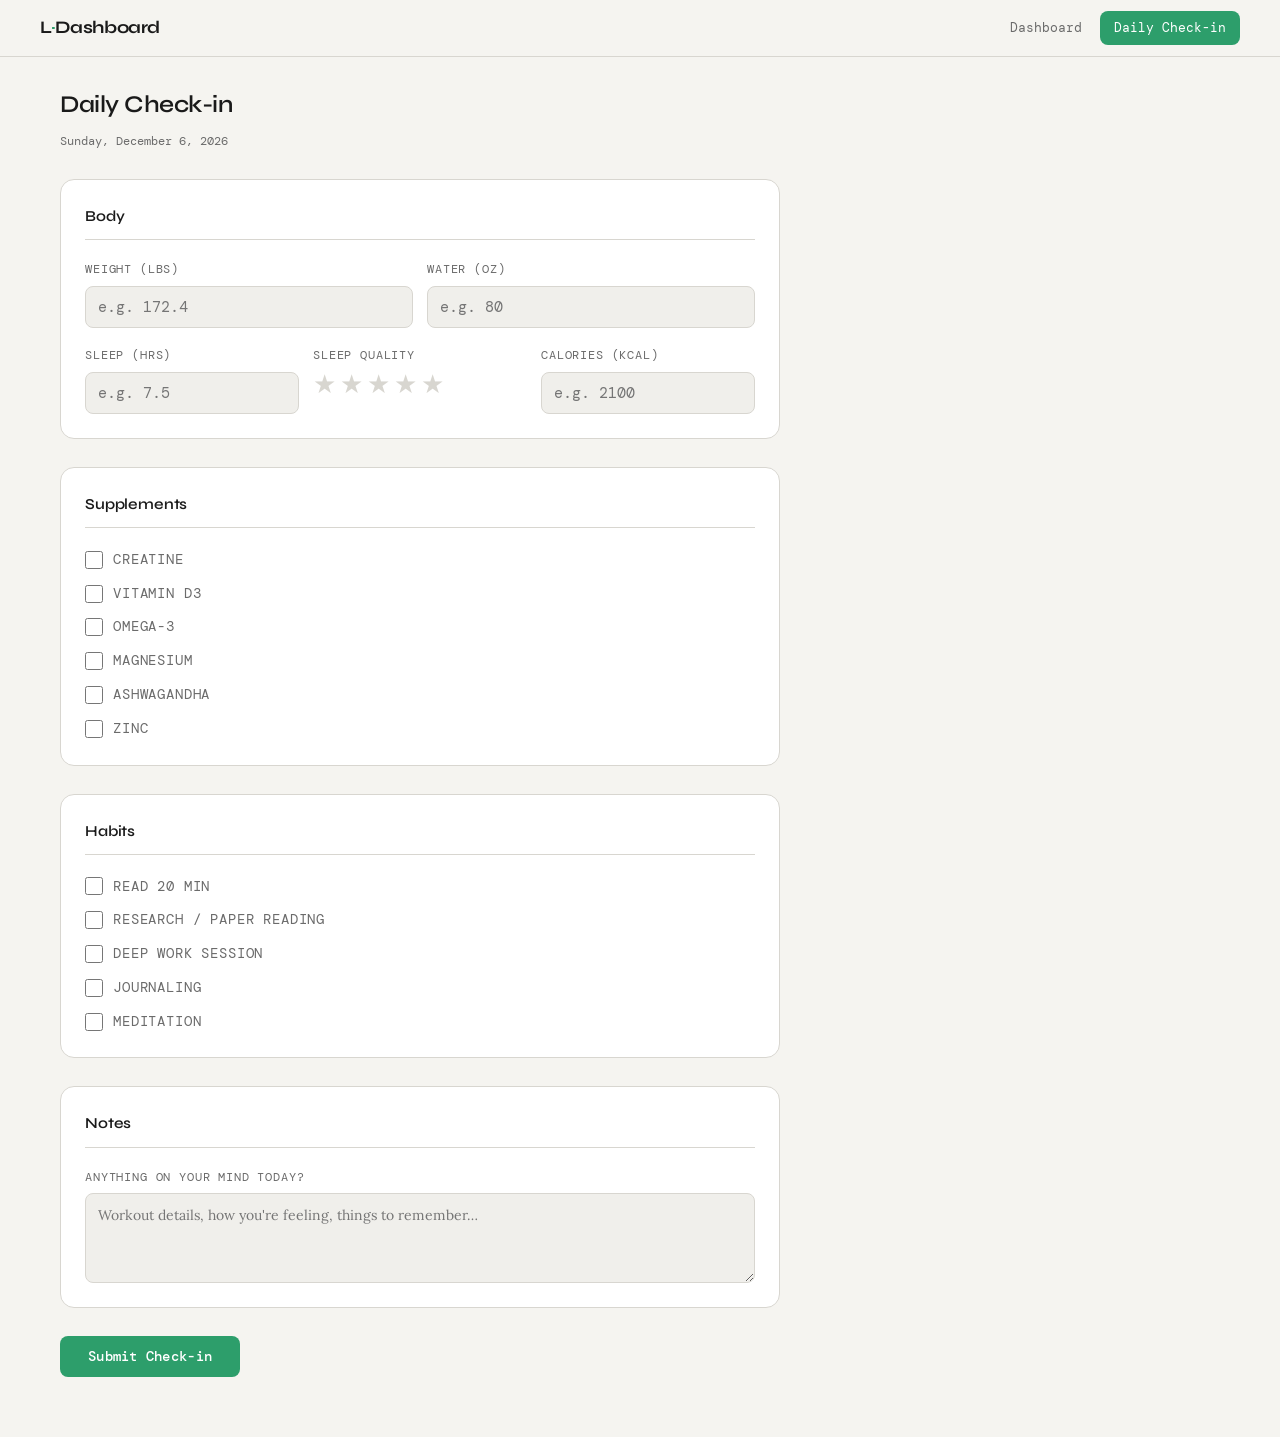
==== checkin.html @ 668419ac "first iteration" ====
<!DOCTYPE html>
<html lang="en">
<head>
  <meta charset="UTF-8" />
  <meta name="viewport" content="width=device-width, initial-scale=1.0" />
  <title>Daily Check-in · L-Dashboard</title>
  <link rel="stylesheet" href="css/style.css" />
</head>
<body>

  <!-- ── Header ─────────────────────────────────────────── -->
  <header class="site-header">
    <div class="site-header__inner">
      <span class="site-header__logo">L<span>·</span>Dashboard</span>
      <nav class="site-header__nav">
        <a class="nav-link" href="index.html">Dashboard</a>
        <a class="nav-link active" href="checkin.html">Daily Check-in</a>
      </nav>
    </div>
  </header>

  <!-- ── Main ───────────────────────────────────────────── -->
  <main class="site-main" id="checkin-root">

    <h1 class="page-title">Daily Check-in</h1>
    <p class="page-subtitle" id="checkin-date">Loading…</p>

    <!-- Already submitted notice -->
    <div class="already-submitted-bar" id="already-submitted-bar">
      <span>You already submitted today's check-in. Fields are pre-filled.</span>
      <button class="btn btn--secondary" id="edit-mode-btn" type="button">Edit entry</button>
    </div>

    <!-- Form -->
    <form class="checkin-form" id="checkin-form" novalidate>

      <!-- Body section -->
      <div class="form-section">
        <div class="form-section-title">Body</div>

        <div class="field-row">
          <div class="field">
            <label for="field-weight">Weight (lbs)</label>
            <input type="number" id="field-weight" name="weight" step="0.1" min="50" max="500" placeholder="e.g. 172.4" />
          </div>
          <div class="field">
            <label for="field-water">Water (oz)</label>
            <input type="number" id="field-water" name="water_oz" step="1" min="0" max="300" placeholder="e.g. 80" />
          </div>
        </div>

        <div class="field-row field-row--3">
          <div class="field">
            <label for="field-sleep">Sleep (hrs)</label>
            <input type="number" id="field-sleep" name="sleep_hrs" step="0.5" min="0" max="24" placeholder="e.g. 7.5" />
          </div>
          <div class="field">
            <label>Sleep quality</label>
            <!-- rendered right-to-left so CSS :checked ~ label works correctly -->
            <div class="star-rating" role="group" aria-label="Sleep quality 1 to 5">
              <input type="radio" id="star-5" name="sleep_quality" value="5" />
              <label for="star-5" title="5 — Excellent">★</label>
              <input type="radio" id="star-4" name="sleep_quality" value="4" />
              <label for="star-4" title="4 — Good">★</label>
              <input type="radio" id="star-3" name="sleep_quality" value="3" />
              <label for="star-3" title="3 — OK">★</label>
              <input type="radio" id="star-2" name="sleep_quality" value="2" />
              <label for="star-2" title="2 — Poor">★</label>
              <input type="radio" id="star-1" name="sleep_quality" value="1" />
              <label for="star-1" title="1 — Terrible">★</label>
            </div>
          </div>
          <div class="field">
            <label for="field-calories">Calories (kcal)</label>
            <input type="number" id="field-calories" name="calories" step="1" min="0" max="10000" placeholder="e.g. 2100" />
          </div>
        </div>
      </div>

      <!-- Supplements section -->
      <div class="form-section">
        <div class="form-section-title">Supplements</div>
        <div class="check-list" id="supplement-checks">
          <!-- rendered by app.js from CONFIG.SUPPLEMENTS -->
        </div>
      </div>

      <!-- Habits section -->
      <div class="form-section">
        <div class="form-section-title">Habits</div>
        <div class="check-list" id="habit-checks">
          <!-- rendered by app.js from CONFIG.HABITS -->
        </div>
      </div>

      <!-- Notes section -->
      <div class="form-section">
        <div class="form-section-title">Notes</div>
        <div class="field">
          <label for="field-notes">Anything on your mind today?</label>
          <textarea id="field-notes" name="notes" placeholder="Workout details, how you're feeling, things to remember…"></textarea>
        </div>
      </div>

      <!-- Submit -->
      <div style="display:flex; flex-direction:column; gap:12px;">
        <div class="submit-banner" id="result-banner"></div>
        <div>
          <button class="btn btn--primary" id="submit-btn" type="submit">Submit Check-in</button>
        </div>
      </div>

    </form>
  </main>

  <script src="config.js"></script>
  <script src="js/app.js"></script>
  <script>
    document.getElementById("checkin-date").textContent = new Date().toLocaleDateString("en-US", {
      weekday: "long", year: "numeric", month: "long", day: "numeric"
    });
  </script>

</body>
</html>
---- css/style.css ----
/* ============================================================
   L-Dashboard — style.css
   Light / dark via prefers-color-scheme + CSS custom properties
   ============================================================ */

@import url('https://fonts.googleapis.com/css2?family=DM+Mono:ital,wght@0,300;0,400;0,500;1,400&family=Lora:ital,wght@0,400;0,500;1,400&family=Syne:wght@500;600;700&display=swap');

/* ── Design tokens ─────────────────────────────────────────── */
:root {
  --bg:            #F5F4F0;
  --bg-card:       #FFFFFF;
  --bg-input:      #F0EFEb;
  --text:          #1A1A1A;
  --text-muted:    #6B6B6B;
  --text-faint:    #AEAEAD;
  --border:        #D8D6D0;
  --accent:        #2D9E6B;
  --accent-dim:    #1E7A52;
  --amber:         #E8A838;
  --amber-dim:     #C48920;
  --danger:        #C94F4F;
  --radius:        8px;
  --radius-lg:     14px;
  --gap:           20px;
  --font-mono:     'DM Mono', monospace;
  --font-body:     'Lora', serif;
  --font-head:     'Syne', sans-serif;
}

@media (prefers-color-scheme: dark) {
  :root {
    --bg:          #0F1117;
    --bg-card:     #181B23;
    --bg-input:    #1E2230;
    --text:        #E8E6DF;
    --text-muted:  #9A9890;
    --text-faint:  #4A4A50;
    --border:      #2A2D38;
    --accent:      #2D9E6B;
    --accent-dim:  #24835A;
    --amber:       #E8A838;
    --amber-dim:   #C48920;
    --danger:      #E06060;
  }
}

/* ── Reset ─────────────────────────────────────────────────── */
*, *::before, *::after {
  box-sizing: border-box;
  margin: 0;
  padding: 0;
}

html {
  font-size: 16px;
  -webkit-text-size-adjust: 100%;
}

body {
  background-color: var(--bg);
  color: var(--text);
  font-family: var(--font-body);
  font-size: 0.9375rem;
  line-height: 1.65;
  min-height: 100vh;
}

a {
  color: var(--accent);
  text-decoration: none;
}

a:hover {
  text-decoration: underline;
}

img, svg {
  display: block;
  max-width: 100%;
}

/* ── Layout ────────────────────────────────────────────────── */
.site-header {
  border-bottom: 1px solid var(--border);
  padding: 0 var(--gap);
}

.site-header__inner {
  max-width: 1200px;
  margin: 0 auto;
  display: flex;
  align-items: center;
  justify-content: space-between;
  height: 56px;
  gap: 16px;
}

.site-header__logo {
  font-family: var(--font-head);
  font-weight: 700;
  font-size: 1.1rem;
  letter-spacing: -0.02em;
  color: var(--text);
}

.site-header__logo span {
  color: var(--accent);
}

.site-header__nav {
  display: flex;
  gap: 4px;
}

.nav-link {
  font-family: var(--font-mono);
  font-size: 0.8rem;
  padding: 6px 14px;
  border-radius: var(--radius);
  color: var(--text-muted);
  transition: background 0.15s, color 0.15s;
}

.nav-link:hover {
  background: var(--bg-input);
  color: var(--text);
  text-decoration: none;
}

.nav-link.active {
  background: var(--accent);
  color: #fff;
}

.site-main {
  max-width: 1200px;
  margin: 0 auto;
  padding: 28px var(--gap) 60px;
}

/* ── Page title ────────────────────────────────────────────── */
.page-title {
  font-family: var(--font-head);
  font-weight: 600;
  font-size: 1.5rem;
  letter-spacing: -0.02em;
  margin-bottom: 6px;
}

.page-subtitle {
  font-family: var(--font-mono);
  font-size: 0.78rem;
  color: var(--text-muted);
  margin-bottom: 28px;
}

/* ── Cards ─────────────────────────────────────────────────── */
.card {
  background: var(--bg-card);
  border: 1px solid var(--border);
  border-radius: var(--radius-lg);
  padding: 20px;
}

.card-label {
  font-family: var(--font-mono);
  font-size: 0.72rem;
  text-transform: uppercase;
  letter-spacing: 0.08em;
  color: var(--text-muted);
  margin-bottom: 8px;
}

.card-value {
  font-family: var(--font-mono);
  font-size: 2rem;
  font-weight: 500;
  line-height: 1.1;
  color: var(--text);
}

.card-value--sm {
  font-size: 1.4rem;
}

.card-meta {
  font-family: var(--font-mono);
  font-size: 0.75rem;
  color: var(--text-muted);
  margin-top: 6px;
}

.delta {
  font-size: 0.8rem;
  margin-left: 6px;
}

.delta--up   { color: var(--danger); }
.delta--down { color: var(--accent); }
.delta--flat { color: var(--text-faint); }

/* ── Summary grid ──────────────────────────────────────────── */
.summary-grid {
  display: grid;
  grid-template-columns: repeat(2, 1fr);
  gap: var(--gap);
  margin-bottom: 32px;
}

@media (min-width: 600px) {
  .summary-grid {
    grid-template-columns: repeat(3, 1fr);
  }
}

@media (min-width: 960px) {
  .summary-grid {
    grid-template-columns: repeat(6, 1fr);
  }
}

/* ── Progress bar ──────────────────────────────────────────── */
.progress-wrap {
  margin-top: 10px;
}

.progress-bar {
  height: 4px;
  background: var(--border);
  border-radius: 99px;
  overflow: hidden;
}

.progress-bar__fill {
  height: 100%;
  background: var(--accent);
  border-radius: 99px;
  transition: width 0.6s ease;
}

.progress-bar__fill--amber {
  background: var(--amber);
}

/* ── Section headers ───────────────────────────────────────── */
.section-header {
  display: flex;
  align-items: baseline;
  gap: 10px;
  margin-bottom: 16px;
}

.section-title {
  font-family: var(--font-head);
  font-weight: 600;
  font-size: 1rem;
  letter-spacing: -0.01em;
}

.section-hint {
  font-family: var(--font-mono);
  font-size: 0.72rem;
  color: var(--text-faint);
}

/* ── Charts grid ───────────────────────────────────────────── */
.charts-grid {
  display: grid;
  grid-template-columns: 1fr;
  gap: var(--gap);
  margin-bottom: 32px;
}

@media (min-width: 720px) {
  .charts-grid {
    grid-template-columns: repeat(2, 1fr);
  }
}

.chart-card {
  background: var(--bg-card);
  border: 1px solid var(--border);
  border-radius: var(--radius-lg);
  padding: 20px;
}

.chart-card canvas {
  display: block;
  width: 100% !important;
  height: 180px !important;
}

/* ── Supplements status ────────────────────────────────────── */
.supplements-grid {
  display: flex;
  flex-wrap: wrap;
  gap: 10px;
  margin-top: 4px;
}

.supp-badge {
  font-family: var(--font-mono);
  font-size: 0.78rem;
  padding: 5px 12px;
  border-radius: 99px;
  border: 1px solid var(--border);
  cursor: pointer;
  transition: background 0.15s, border-color 0.15s, color 0.15s;
  background: var(--bg-input);
  color: var(--text-muted);
  user-select: none;
}

.supp-badge.taken {
  background: color-mix(in srgb, var(--accent) 15%, transparent);
  border-color: var(--accent);
  color: var(--accent);
}

.supp-badge:hover {
  border-color: var(--accent);
}

/* ── Coming soon card ──────────────────────────────────────── */
.coming-soon-card {
  border-style: dashed;
  display: flex;
  align-items: center;
  justify-content: center;
  min-height: 100px;
  color: var(--text-faint);
  font-family: var(--font-mono);
  font-size: 0.8rem;
  letter-spacing: 0.05em;
}

/* ── Status pill ───────────────────────────────────────────── */
.pill {
  display: inline-flex;
  align-items: center;
  gap: 5px;
  font-family: var(--font-mono);
  font-size: 0.72rem;
  padding: 3px 10px;
  border-radius: 99px;
  border: 1px solid transparent;
}

.pill--green  { background: color-mix(in srgb, var(--accent) 15%, transparent); border-color: var(--accent); color: var(--accent); }
.pill--amber  { background: color-mix(in srgb, var(--amber) 15%, transparent);  border-color: var(--amber);  color: var(--amber);  }
.pill--grey   { background: var(--bg-input); border-color: var(--border); color: var(--text-muted); }

/* ── Loading / error states ────────────────────────────────── */
.state-loading,
.state-error {
  font-family: var(--font-mono);
  font-size: 0.8rem;
  color: var(--text-faint);
  padding: 8px 0;
}

.state-error { color: var(--danger); }

/* ── Check-in form ─────────────────────────────────────────── */
.checkin-form {
  display: flex;
  flex-direction: column;
  gap: 28px;
  max-width: 720px;
}

.form-section {
  background: var(--bg-card);
  border: 1px solid var(--border);
  border-radius: var(--radius-lg);
  padding: 24px;
  display: flex;
  flex-direction: column;
  gap: 18px;
}

.form-section-title {
  font-family: var(--font-head);
  font-weight: 600;
  font-size: 0.95rem;
  letter-spacing: -0.01em;
  padding-bottom: 10px;
  border-bottom: 1px solid var(--border);
  margin-bottom: 2px;
}

.field {
  display: flex;
  flex-direction: column;
  gap: 6px;
}

.field-row {
  display: grid;
  grid-template-columns: 1fr 1fr;
  gap: 14px;
}

@media (min-width: 560px) {
  .field-row--3 {
    grid-template-columns: repeat(3, 1fr);
  }
}

label {
  font-family: var(--font-mono);
  font-size: 0.75rem;
  text-transform: uppercase;
  letter-spacing: 0.07em;
  color: var(--text-muted);
}

input[type="number"],
input[type="text"],
textarea {
  background: var(--bg-input);
  border: 1px solid var(--border);
  border-radius: var(--radius);
  color: var(--text);
  font-family: var(--font-mono);
  font-size: 0.95rem;
  padding: 10px 12px;
  width: 100%;
  outline: none;
  transition: border-color 0.15s;
  -moz-appearance: textfield;
}

input[type="number"]::-webkit-inner-spin-button,
input[type="number"]::-webkit-outer-spin-button {
  -webkit-appearance: none;
}

input[type="number"]:focus,
input[type="text"]:focus,
textarea:focus {
  border-color: var(--accent);
}

textarea {
  resize: vertical;
  min-height: 90px;
  font-size: 0.875rem;
  font-family: var(--font-body);
  line-height: 1.6;
}

/* ── Star rating ───────────────────────────────────────────── */
.star-rating {
  display: flex;
  gap: 4px;
  flex-direction: row-reverse;
  justify-content: flex-end;
}

.star-rating input {
  display: none;
}

.star-rating label {
  font-size: 1.6rem;
  cursor: pointer;
  color: var(--border);
  letter-spacing: 0;
  text-transform: none;
  transition: color 0.12s;
  padding: 0;
  line-height: 1;
}

.star-rating input:checked ~ label,
.star-rating label:hover,
.star-rating label:hover ~ label {
  color: var(--amber);
}

/* ── Checkboxes ────────────────────────────────────────────── */
.check-list {
  display: flex;
  flex-direction: column;
  gap: 10px;
}

.check-item {
  display: flex;
  align-items: center;
  gap: 10px;
  cursor: pointer;
}

.check-item input[type="checkbox"] {
  width: 18px;
  height: 18px;
  accent-color: var(--accent);
  cursor: pointer;
  flex-shrink: 0;
}

.check-item span {
  font-size: 0.9rem;
}

/* ── Submit button ─────────────────────────────────────────── */
.btn {
  font-family: var(--font-mono);
  font-size: 0.85rem;
  font-weight: 500;
  padding: 12px 28px;
  border-radius: var(--radius);
  border: none;
  cursor: pointer;
  transition: background 0.15s, opacity 0.15s;
  letter-spacing: 0.02em;
}

.btn--primary {
  background: var(--accent);
  color: #fff;
}

.btn--primary:hover {
  background: var(--accent-dim);
}

.btn--primary:disabled {
  opacity: 0.45;
  cursor: not-allowed;
}

.btn--secondary {
  background: var(--bg-input);
  color: var(--text);
  border: 1px solid var(--border);
}

.btn--secondary:hover {
  border-color: var(--accent);
  color: var(--accent);
}

/* ── Submission banner ─────────────────────────────────────── */
.submit-banner {
  display: none;
  align-items: center;
  gap: 10px;
  padding: 14px 18px;
  border-radius: var(--radius);
  font-family: var(--font-mono);
  font-size: 0.82rem;
  border: 1px solid var(--border);
}

.submit-banner.visible { display: flex; }

.submit-banner--success {
  background: color-mix(in srgb, var(--accent) 12%, transparent);
  border-color: var(--accent);
  color: var(--accent);
}

.submit-banner--info {
  background: color-mix(in srgb, var(--amber) 12%, transparent);
  border-color: var(--amber);
  color: var(--amber);
}

.submit-banner--error {
  background: color-mix(in srgb, var(--danger) 12%, transparent);
  border-color: var(--danger);
  color: var(--danger);
}

/* ── Already-submitted notice ──────────────────────────────── */
.already-submitted-bar {
  display: none;
  align-items: center;
  justify-content: space-between;
  gap: 12px;
  padding: 12px 16px;
  border-radius: var(--radius);
  background: color-mix(in srgb, var(--amber) 12%, transparent);
  border: 1px solid var(--amber);
  font-family: var(--font-mono);
  font-size: 0.8rem;
  color: var(--amber);
  margin-bottom: 4px;
}

.already-submitted-bar.visible { display: flex; }

/* ── Habit heatmap bars (dashboard) ────────────────────────── */
.habit-bar-grid {
  display: flex;
  flex-direction: column;
  gap: 8px;
  margin-top: 4px;
}

.habit-bar-row {
  display: flex;
  align-items: center;
  gap: 10px;
}

.habit-bar-label {
  font-family: var(--font-mono);
  font-size: 0.72rem;
  color: var(--text-muted);
  min-width: 150px;
  white-space: nowrap;
  overflow: hidden;
  text-overflow: ellipsis;
}

.habit-bar-track {
  flex: 1;
  height: 6px;
  background: var(--border);
  border-radius: 99px;
  overflow: hidden;
}

.habit-bar-fill {
  height: 100%;
  background: var(--accent);
  border-radius: 99px;
}

.habit-bar-pct {
  font-family: var(--font-mono);
  font-size: 0.7rem;
  color: var(--text-faint);
  min-width: 32px;
  text-align: right;
}

/* ── Skeleton loader ───────────────────────────────────────── */
@keyframes shimmer {
  0%   { background-position: -400px 0; }
  100% { background-position: 400px 0; }
}

.skeleton {
  background: linear-gradient(90deg, var(--border) 25%, var(--bg-input) 50%, var(--border) 75%);
  background-size: 800px 100%;
  animation: shimmer 1.4s infinite;
  border-radius: 4px;
}

.skeleton-text {
  height: 1.2em;
  width: 60%;
}

.skeleton-value {
  height: 2rem;
  width: 40%;
  margin-top: 6px;
}
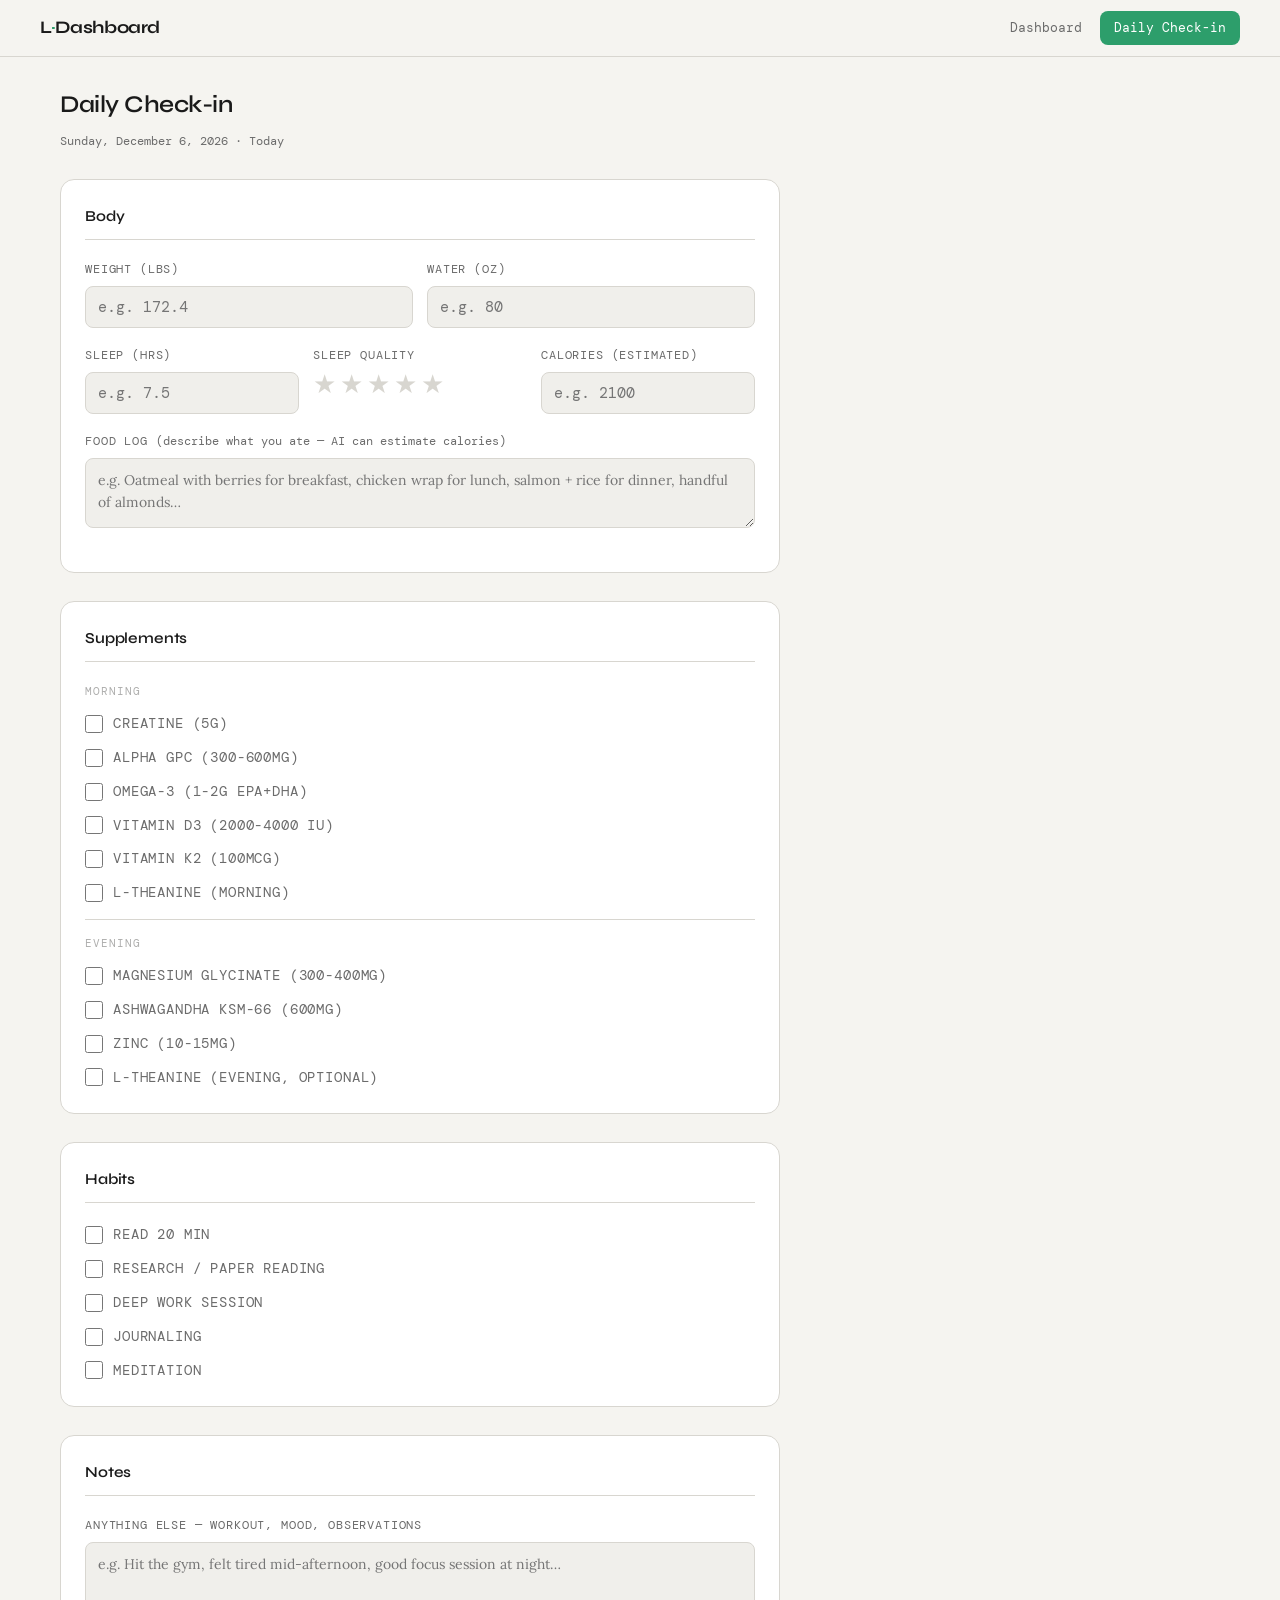
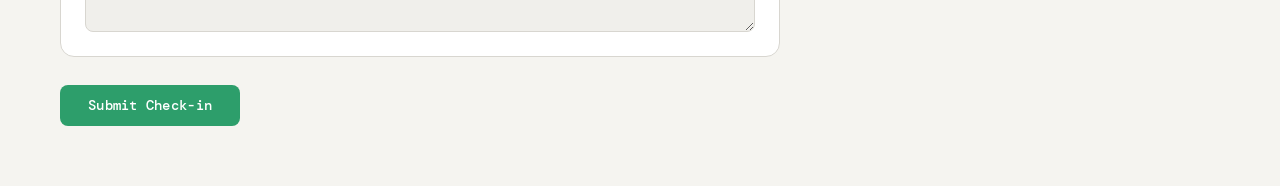
==== commit 7b11d2a9: "calendar, supplement groups, food log, AI calorie estimate, editable past days" ====
--- a/checkin.html
+++ b/checkin.html
@@ -25,13 +25,7 @@
     <h1 class="page-title">Daily Check-in</h1>
     <p class="page-subtitle" id="checkin-date">Loading…</p>
 
-    <!-- Already submitted notice -->
-    <div class="already-submitted-bar" id="already-submitted-bar">
-      <span>You already submitted today's check-in. Fields are pre-filled.</span>
-      <button class="btn btn--secondary" id="edit-mode-btn" type="button">Edit entry</button>
-    </div>
-
-    <!-- Form -->
+    <!-- Form — always editable, pre-fills if entry exists -->
     <form class="checkin-form" id="checkin-form" novalidate>
 
       <!-- Body section -->
@@ -56,7 +50,7 @@
           </div>
           <div class="field">
             <label>Sleep quality</label>
-            <!-- rendered right-to-left so CSS :checked ~ label works correctly -->
+            <!-- reversed so CSS :checked ~ label highlights correctly -->
             <div class="star-rating" role="group" aria-label="Sleep quality 1 to 5">
               <input type="radio" id="star-5" name="sleep_quality" value="5" />
               <label for="star-5" title="5 — Excellent">★</label>
@@ -71,8 +65,18 @@
             </div>
           </div>
           <div class="field">
-            <label for="field-calories">Calories (kcal)</label>
+            <label for="field-calories">Calories (estimated)</label>
             <input type="number" id="field-calories" name="calories" step="1" min="0" max="10000" placeholder="e.g. 2100" />
+          </div>
+        </div>
+
+        <!-- Food log + AI estimate -->
+        <div class="field">
+          <label for="field-food-log">Food log <span style="font-weight:400;text-transform:none;letter-spacing:0">(describe what you ate — AI can estimate calories)</span></label>
+          <textarea id="field-food-log" name="food_log" placeholder="e.g. Oatmeal with berries for breakfast, chicken wrap for lunch, salmon + rice for dinner, handful of almonds…" style="min-height:70px;"></textarea>
+          <div style="display:flex; align-items:center; gap:10px; margin-top:8px;">
+            <button class="btn btn--secondary" id="ai-estimate-btn" type="button" style="display:none; font-size:0.78rem; padding:7px 14px;">Estimate with AI</button>
+            <span class="card-meta" id="ai-estimate-note" style="font-size:0.72rem;"></span>
           </div>
         </div>
       </div>
@@ -80,8 +84,8 @@
       <!-- Supplements section -->
       <div class="form-section">
         <div class="form-section-title">Supplements</div>
-        <div class="check-list" id="supplement-checks">
-          <!-- rendered by app.js from CONFIG.SUPPLEMENTS -->
+        <div id="supplement-checks">
+          <!-- rendered by app.js into morning/evening groups -->
         </div>
       </div>
 
@@ -97,8 +101,8 @@
       <div class="form-section">
         <div class="form-section-title">Notes</div>
         <div class="field">
-          <label for="field-notes">Anything on your mind today?</label>
-          <textarea id="field-notes" name="notes" placeholder="Workout details, how you're feeling, things to remember…"></textarea>
+          <label for="field-notes">Anything else — workout, mood, observations</label>
+          <textarea id="field-notes" name="notes" placeholder="e.g. Hit the gym, felt tired mid-afternoon, good focus session at night…"></textarea>
         </div>
       </div>
 
@@ -115,11 +119,6 @@
 
   <script src="config.js"></script>
   <script src="js/app.js"></script>
-  <script>
-    document.getElementById("checkin-date").textContent = new Date().toLocaleDateString("en-US", {
-      weekday: "long", year: "numeric", month: "long", day: "numeric"
-    });
-  </script>
 
 </body>
 </html>
--- a/css/style.css
+++ b/css/style.css
@@ -639,6 +639,115 @@
   text-align: right;
 }
 
+/* ── Supplement check groups ───────────────────────────────── */
+.check-group {
+  display: flex;
+  flex-direction: column;
+  gap: 10px;
+}
+
+.check-group + .check-group {
+  margin-top: 14px;
+  padding-top: 14px;
+  border-top: 1px solid var(--border);
+}
+
+.check-group-label {
+  font-family: var(--font-mono);
+  font-size: 0.7rem;
+  text-transform: uppercase;
+  letter-spacing: 0.09em;
+  color: var(--text-faint);
+  margin-bottom: 2px;
+}
+
+/* ── Calendar ──────────────────────────────────────────────── */
+.cal-grid {
+  display: flex;
+  flex-wrap: wrap;
+  gap: 28px;
+}
+
+.cal-month {
+  min-width: 196px;
+}
+
+.cal-month-label {
+  font-family: var(--font-mono);
+  font-size: 0.75rem;
+  color: var(--text-muted);
+  margin-bottom: 8px;
+  text-transform: uppercase;
+  letter-spacing: 0.07em;
+}
+
+.cal-week-row {
+  display: grid;
+  grid-template-columns: repeat(7, 26px);
+  gap: 2px;
+  margin-bottom: 4px;
+}
+
+.cal-dow {
+  font-family: var(--font-mono);
+  font-size: 0.65rem;
+  color: var(--text-faint);
+  text-align: center;
+  line-height: 26px;
+}
+
+.cal-days {
+  display: grid;
+  grid-template-columns: repeat(7, 26px);
+  gap: 2px;
+}
+
+.cal-cell {
+  width: 26px;
+  height: 26px;
+  border-radius: 5px;
+  display: flex;
+  align-items: center;
+  justify-content: center;
+  font-family: var(--font-mono);
+  font-size: 0.68rem;
+  color: var(--text-muted);
+  background: var(--bg-input);
+  border: 1px solid transparent;
+  text-decoration: none;
+  transition: background 0.12s, border-color 0.12s, color 0.12s;
+  cursor: pointer;
+}
+
+.cal-cell:hover {
+  border-color: var(--accent);
+  color: var(--accent);
+  text-decoration: none;
+}
+
+.cal-cell--empty {
+  background: transparent;
+  cursor: default;
+  pointer-events: none;
+}
+
+.cal-cell--filled {
+  background: color-mix(in srgb, var(--accent) 22%, transparent);
+  color: var(--accent);
+  border-color: color-mix(in srgb, var(--accent) 40%, transparent);
+}
+
+.cal-cell--today {
+  border-color: var(--accent);
+  font-weight: 500;
+  color: var(--accent);
+}
+
+.cal-cell--future {
+  opacity: 0.25;
+  pointer-events: none;
+}
+
 /* ── Skeleton loader ───────────────────────────────────────── */
 @keyframes shimmer {
   0%   { background-position: -400px 0; }
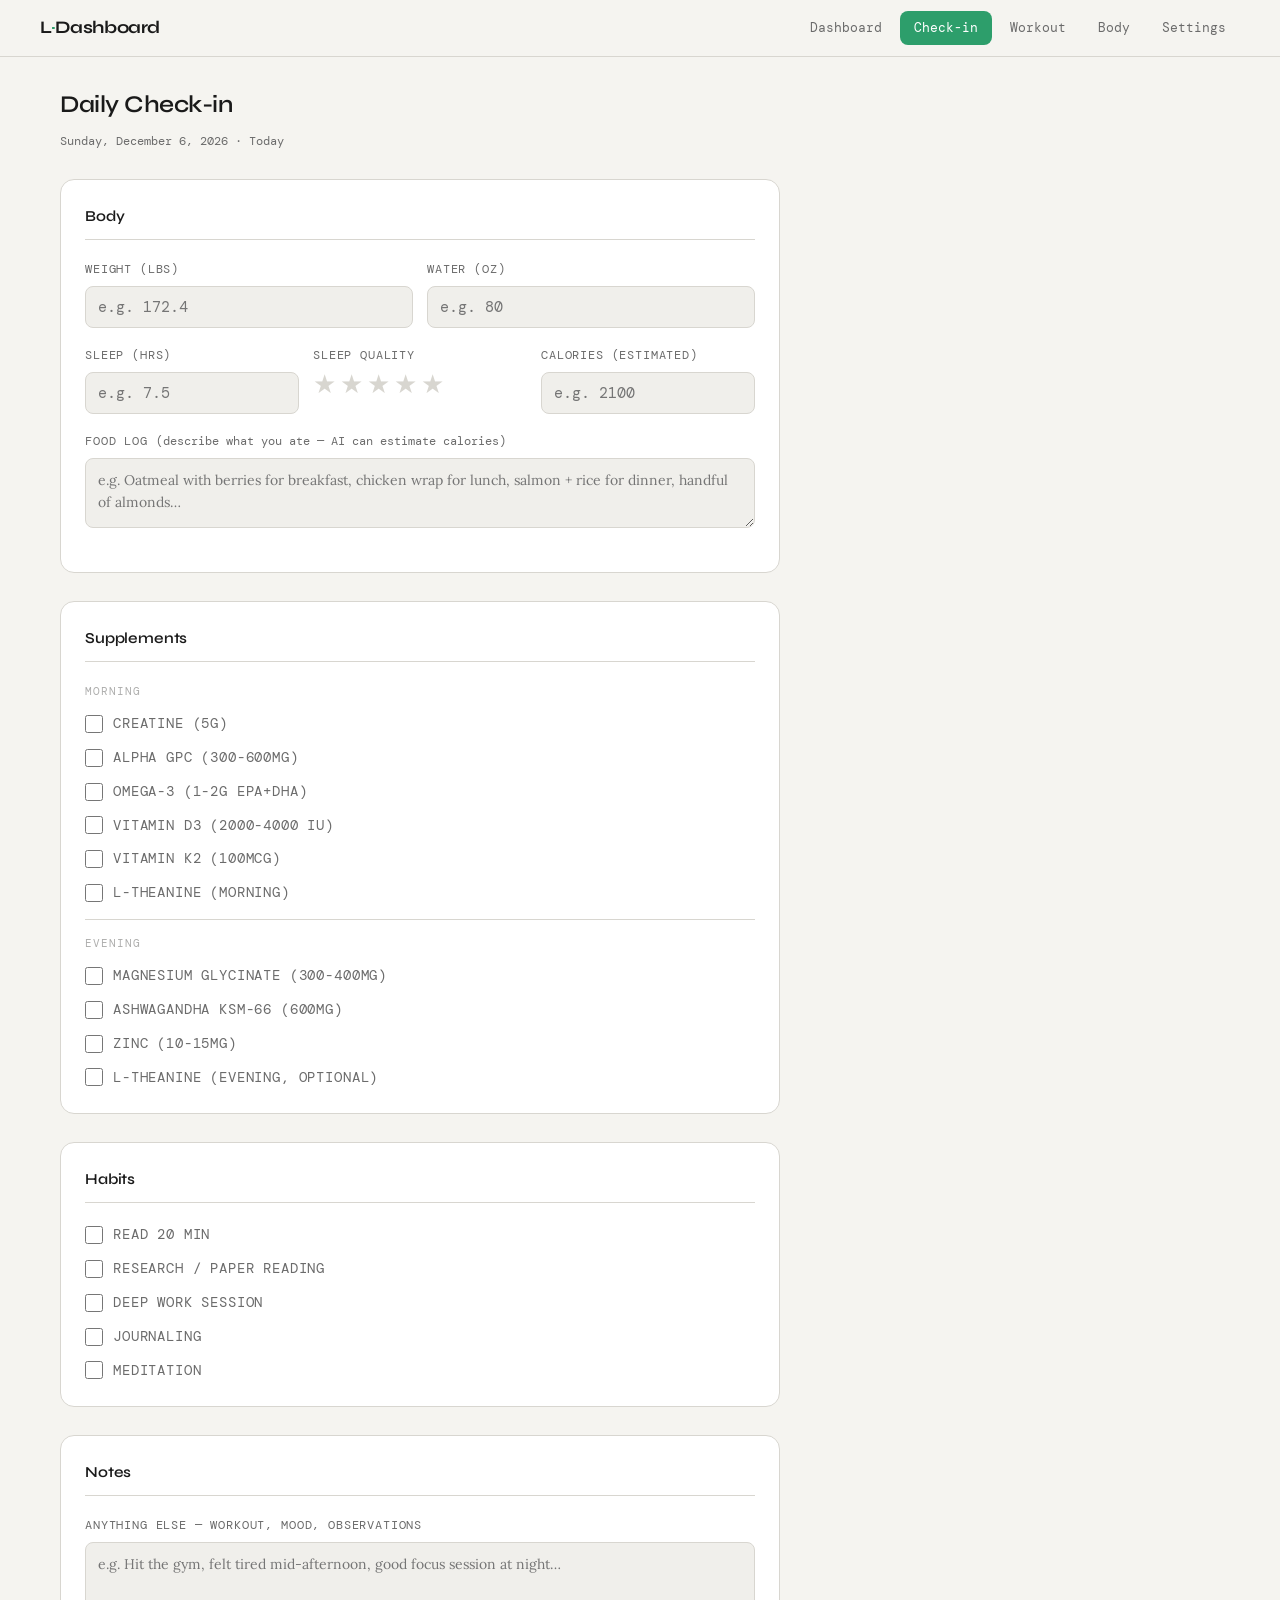
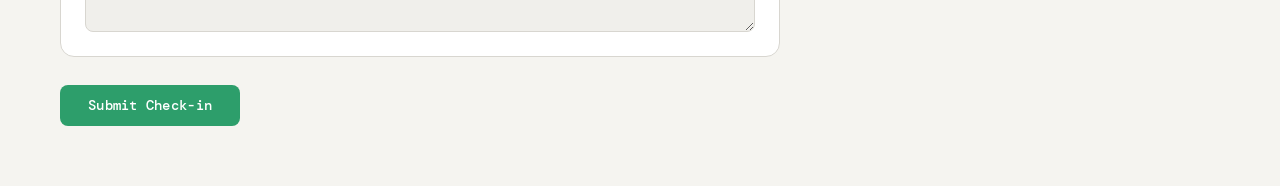
==== commit 71344588: "phase 2: workout log, body comp, settings, hamburger nav, api key in localStorage" ====
--- a/checkin.html
+++ b/checkin.html
@@ -11,10 +11,20 @@
   <!-- ── Header ─────────────────────────────────────────── -->
   <header class="site-header">
     <div class="site-header__inner">
-      <span class="site-header__logo">L<span>·</span>Dashboard</span>
-      <nav class="site-header__nav">
+      <a class="site-header__logo" href="index.html">L<span>·</span>Dashboard</a>
+      <button class="nav-hamburger" id="nav-hamburger" aria-label="Toggle menu">
+        <svg width="20" height="20" viewBox="0 0 20 20" fill="currentColor">
+          <rect y="3" width="20" height="2" rx="1"/>
+          <rect y="9" width="20" height="2" rx="1"/>
+          <rect y="15" width="20" height="2" rx="1"/>
+        </svg>
+      </button>
+      <nav class="site-header__nav" id="site-nav">
         <a class="nav-link" href="index.html">Dashboard</a>
-        <a class="nav-link active" href="checkin.html">Daily Check-in</a>
+        <a class="nav-link active" href="checkin.html">Check-in</a>
+        <a class="nav-link" href="workout.html">Workout</a>
+        <a class="nav-link" href="body.html">Body</a>
+        <a class="nav-link" href="settings.html">Settings</a>
       </nav>
     </div>
   </header>
@@ -119,6 +129,5 @@
 
   <script src="config.js"></script>
   <script src="js/app.js"></script>
-
 </body>
 </html>
--- a/css/style.css
+++ b/css/style.css
@@ -748,6 +748,264 @@
   pointer-events: none;
 }
 
+/* ── Nav hamburger (mobile) ────────────────────────────────── */
+.nav-hamburger {
+  display: none;
+  background: none;
+  border: none;
+  cursor: pointer;
+  padding: 4px;
+  color: var(--text);
+  align-items: center;
+  justify-content: center;
+  border-radius: var(--radius);
+}
+
+@media (max-width: 660px) {
+  .nav-hamburger {
+    display: flex;
+  }
+  .site-header {
+    position: relative;
+  }
+  .site-header__nav {
+    display: none;
+    position: absolute;
+    top: 56px;
+    left: 0;
+    right: 0;
+    background: var(--bg-card);
+    border-bottom: 1px solid var(--border);
+    padding: 10px var(--gap);
+    flex-direction: column;
+    gap: 2px;
+    z-index: 100;
+    box-shadow: 0 6px 20px rgba(0, 0, 0, 0.12);
+  }
+  .site-header__nav.open {
+    display: flex;
+  }
+  .nav-link.active {
+    width: fit-content;
+  }
+}
+
+/* ── summary-grid 4-col variant ────────────────────────────── */
+.summary-grid--4 {
+  grid-template-columns: repeat(2, 1fr);
+}
+
+@media (min-width: 720px) {
+  .summary-grid--4 {
+    grid-template-columns: repeat(4, 1fr);
+  }
+}
+
+/* ── Select input ──────────────────────────────────────────── */
+.select-input {
+  background:    var(--bg-input);
+  border:        1px solid var(--border);
+  border-radius: var(--radius);
+  color:         var(--text);
+  font-family:   var(--font-mono);
+  font-size:     0.95rem;
+  padding:       10px 12px;
+  width:         100%;
+  outline:       none;
+  cursor:        pointer;
+  transition:    border-color 0.15s;
+  appearance:    none;
+}
+
+.select-input:focus {
+  border-color: var(--accent);
+}
+
+input[type="date"] {
+  background:    var(--bg-input);
+  border:        1px solid var(--border);
+  border-radius: var(--radius);
+  color:         var(--text);
+  font-family:   var(--font-mono);
+  font-size:     0.95rem;
+  padding:       10px 12px;
+  width:         100%;
+  outline:       none;
+  transition:    border-color 0.15s;
+}
+
+input[type="date"]:focus {
+  border-color: var(--accent);
+}
+
+/* ── Exercise row (workout form) ───────────────────────────── */
+.exercise-row {
+  display:     grid;
+  grid-template-columns: 1fr 60px 110px 32px;
+  gap:         8px;
+  align-items: center;
+}
+
+@media (max-width: 500px) {
+  .exercise-row {
+    grid-template-columns: 1fr 50px 80px 32px;
+  }
+}
+
+/* ── Muscle group grid ─────────────────────────────────────── */
+.muscle-grid {
+  display:   flex;
+  flex-wrap: wrap;
+  gap:       10px 20px;
+}
+
+/* ── Icon button ───────────────────────────────────────────── */
+.btn--icon {
+  background:    none;
+  border:        1px solid var(--border);
+  border-radius: 4px;
+  color:         var(--text-muted);
+  cursor:        pointer;
+  font-family:   var(--font-mono);
+  font-size:     0.8rem;
+  padding:       3px 7px;
+  line-height:   1;
+  transition:    border-color 0.12s, color 0.12s;
+  white-space:   nowrap;
+}
+
+.btn--icon:hover:not(:disabled) {
+  border-color: var(--accent);
+  color:        var(--accent);
+}
+
+.btn--icon--remove:hover {
+  border-color: var(--danger) !important;
+  color:        var(--danger) !important;
+}
+
+.btn--icon:disabled {
+  opacity: 0.3;
+  cursor:  not-allowed;
+}
+
+/* ── Workout history table ─────────────────────────────────── */
+.workout-table {
+  width:           100%;
+  border-collapse: collapse;
+  font-family:     var(--font-mono);
+  font-size:       0.78rem;
+}
+
+.workout-table th {
+  text-align:   left;
+  padding:      8px 12px;
+  color:        var(--text-muted);
+  font-weight:  400;
+  border-bottom: 1px solid var(--border);
+  white-space:  nowrap;
+}
+
+.workout-table td {
+  padding:       8px 12px;
+  border-bottom: 1px solid var(--border);
+  vertical-align: top;
+}
+
+.workout-table tbody tr:last-child td {
+  border-bottom: none;
+}
+
+.workout-table .notes-cell {
+  color:      var(--text-muted);
+  font-size:  0.72rem;
+  max-width:  200px;
+}
+
+.workout-row--strength  { border-left: 3px solid var(--accent); }
+.workout-row--cardio    { border-left: 3px solid var(--amber); }
+.workout-row--hiit      { border-left: 3px solid var(--danger); }
+.workout-row--mobility  { border-left: 3px solid var(--text-faint); }
+.workout-row--sport     { border-left: 3px solid #5B9BD5; }
+.workout-row--other     { border-left: 3px solid var(--border); }
+
+/* ── Measurement toggles (body comp) ──────────────────────── */
+.measurement-toggles {
+  display:   flex;
+  flex-wrap: wrap;
+  gap:       6px;
+  margin-bottom: 10px;
+}
+
+.measure-toggle {
+  font-family:    var(--font-mono);
+  font-size:      0.7rem;
+  padding:        3px 10px;
+  border-radius:  99px;
+  border:         1px solid var(--border);
+  cursor:         pointer;
+  background:     var(--bg-input);
+  color:          var(--text-faint);
+  user-select:    none;
+  transition:     border-color 0.12s, color 0.12s, background 0.12s;
+}
+
+/* ── Settings list ─────────────────────────────────────────── */
+.settings-list {
+  display:        flex;
+  flex-direction: column;
+  gap:            4px;
+}
+
+.settings-list-section {
+  display:        flex;
+  flex-direction: column;
+  gap:            0;
+}
+
+.settings-list-item {
+  display:     flex;
+  align-items: center;
+  gap:         10px;
+  padding:     8px 10px;
+  background:  var(--bg-input);
+  border:      1px solid var(--border);
+  border-radius: var(--radius);
+  font-size:   0.875rem;
+}
+
+.settings-list-item__name {
+  flex: 1;
+}
+
+.settings-list-item__controls {
+  display: flex;
+  gap:     4px;
+}
+
+.settings-add-row {
+  display:    flex;
+  gap:        8px;
+  margin-top: 8px;
+}
+
+.settings-add-row input {
+  flex: 1;
+}
+
+.settings-confirm {
+  font-family: var(--font-mono);
+  font-size:   0.75rem;
+  color:       var(--accent);
+  margin-left: 12px;
+  opacity:     0;
+  transition:  opacity 0.3s;
+}
+
+.settings-confirm.visible {
+  opacity: 1;
+}
+
 /* ── Skeleton loader ───────────────────────────────────────── */
 @keyframes shimmer {
   0%   { background-position: -400px 0; }
